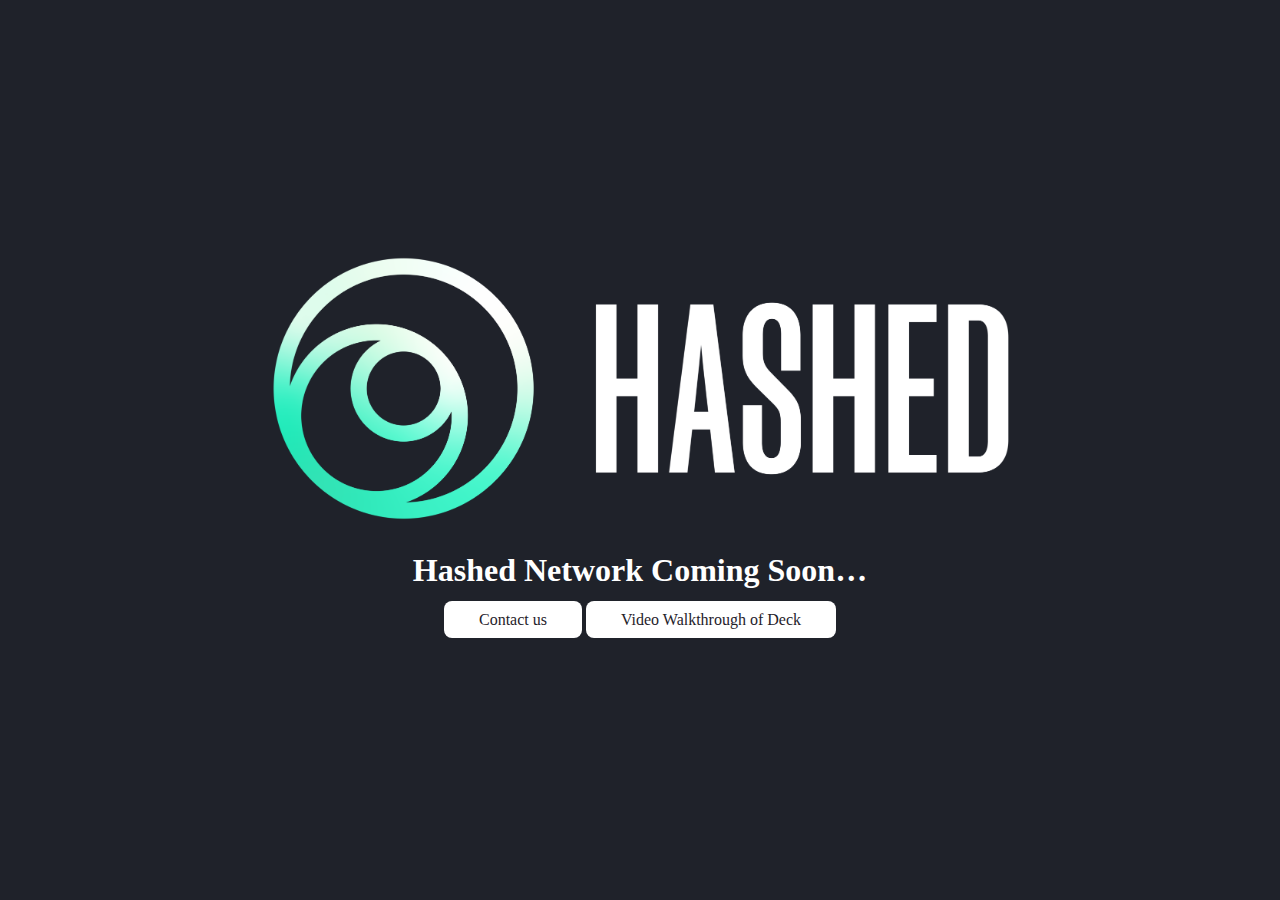
==== index.html @ e669bfe7 "deploy: 12f47d7b3c7939137a699409e26c73db66c588c0" ====
<!doctype html><html lang=en><head><meta name=generator content="Hugo 0.100.2"><head><meta charset=utf-8><meta http-equiv=x-ua-compatible content="IE=edge"><meta name=viewport content="width=device-width,initial-scale=1"><title>Hashed Network Coming Soon</title><meta name=description content="Hashed Netwok is Polkadot's hub for businesses looking to leverage web3 and digitally-native organizations."><meta property="og:type" content="website"><meta property="og:title" content="Hashed Network Coming Soon"><meta property="og:description" content="Hashed Netwok is Polkadot's hub for businesses looking to leverage web3 and digitally-native organizations."><meta property="og:url" content="https://hashed-io.github.io/hashed.network/"><meta property="og:site_name" content="Hashed Network Coming Soon"><meta property="twitter:url" content="https://hashed-io.github.io/hashed.network/"><meta name=twitter:title content="Hashed Network Coming Soon"><meta name=twitter:description content="Hashed Netwok is Polkadot's hub for businesses looking to leverage web3 and digitally-native organizations."><meta name=twitter:image content="https://hashed-io.github.io/hashed.network/logo/logo_hu214b9fc48aa305847c28e5d3df0f33fd_144159_350x0_resize_q100_box.jpg"><meta property="og:image" content="/hashed.network/logo/logo_hu214b9fc48aa305847c28e5d3df0f33fd_144159_350x0_resize_q100_box.jpg | absURL }}"><meta property="og:image:width" content="350"><meta property="og:image:height" content="142"><meta name=twitter:card content="summary_large_image"><link rel=apple-touch-icon sizes=180x180 href=https://hashed-io.github.io/hashed.network/apple-touch-icon.png><link rel=icon type=image/png sizes=32x32 href=https://hashed-io.github.io/hashed.network/favicon-32x32.png><link rel=icon type=image/png sizes=16x16 href=https://hashed-io.github.io/hashed.network/favicon-16x16.png><link rel=manifest href=https://hashed-io.github.io/hashed.network/site.webmanifest><link rel=stylesheet href=https://hashed-io.github.io/hashed.network/css/styles.min.css crossorigin=anonymous></head></head><body style=background-color:#1f222a;color:#fff><div><div class=content><div style=text-align:center;margin-top:250px><img src=./logo-gradient-white.png alt=logo width=750px><h1 id=hashed-network-coming-soon>Hashed Network Coming Soon&mldr;</h1><a href=mailto:max@hashed.io style="background-color:#fff;padding:10px 35px;text-decoration:none;color:#1f222a;font-size:1rem;border-radius:8px">Contact us</a>
<a href=https://youtu.be/2vWnCj8vxXc rel="nofollow noopener noreferrer" target=_blank style="background-color:#fff;padding:10px 35px;text-decoration:none;color:#1f222a;font-size:1rem;border-radius:8px">Video Walkthrough of Deck</a></div></div></div></body></html>
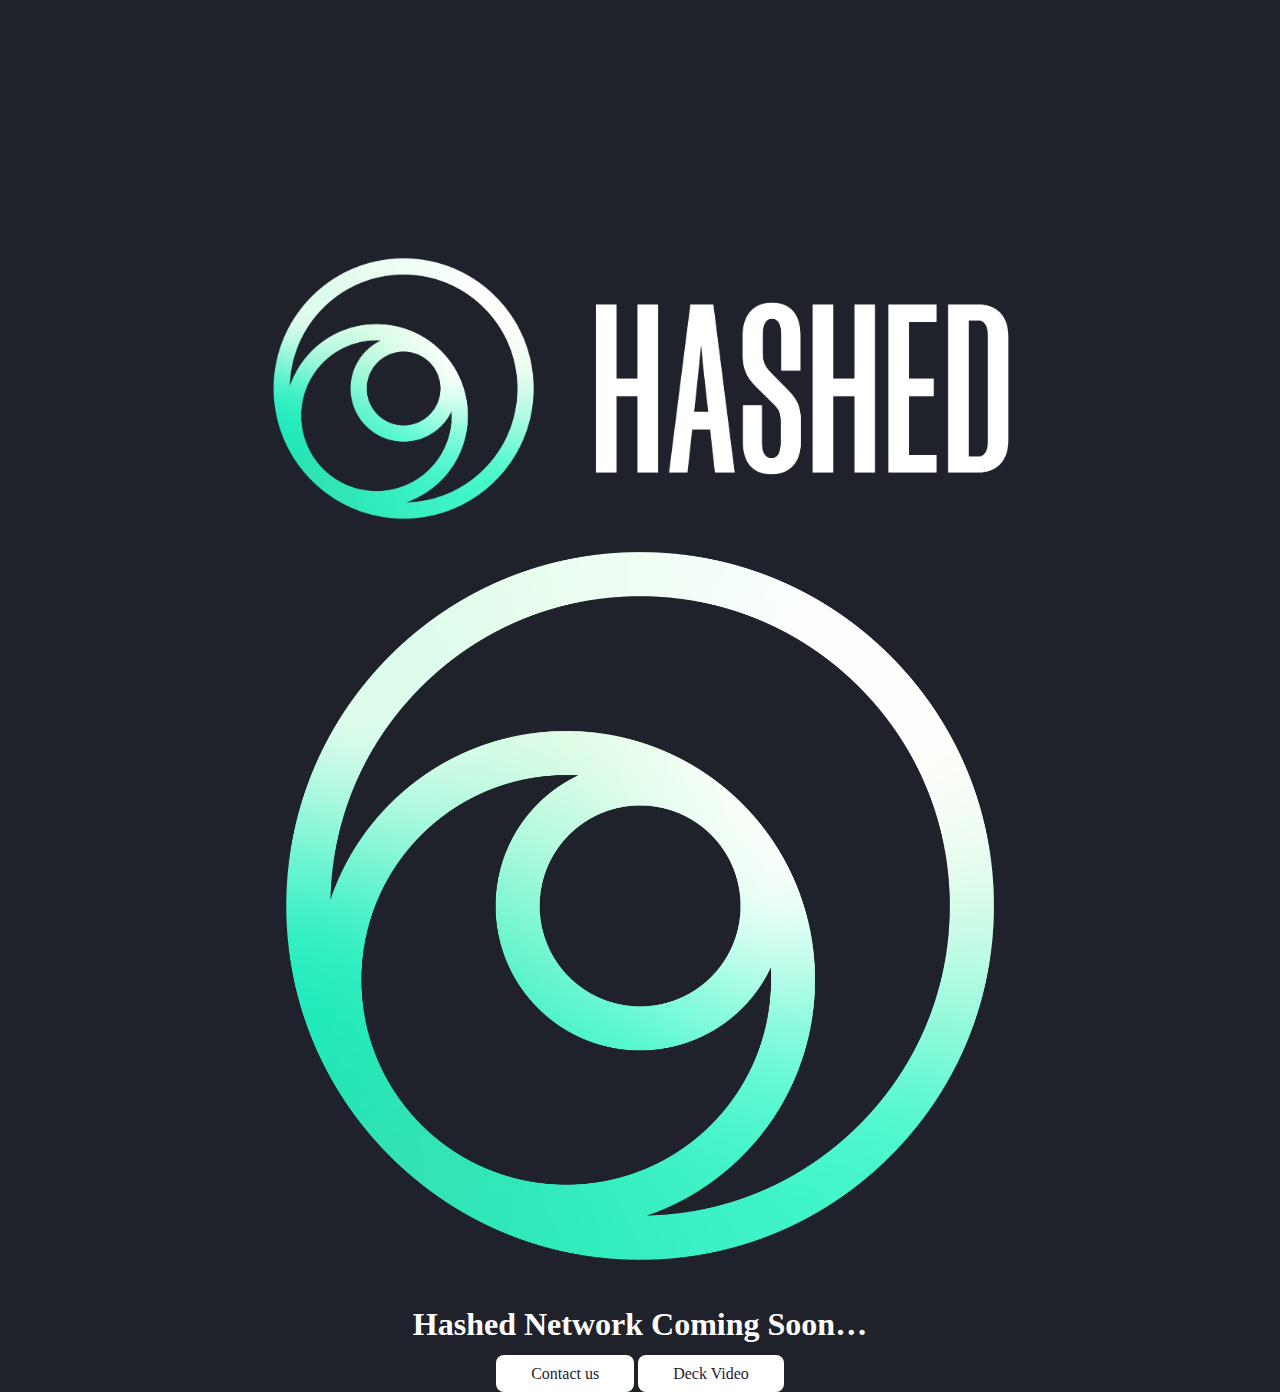
==== commit c2c22d18: "deploy: e4996d3de98410018182b63e06665e4ed6bea44c" ====
--- a/index.html
+++ b/index.html
@@ -1,2 +1,4 @@
-<!doctype html><html lang=en><head><meta name=generator content="Hugo 0.100.2"><head><meta charset=utf-8><meta http-equiv=x-ua-compatible content="IE=edge"><meta name=viewport content="width=device-width,initial-scale=1"><title>Hashed Network Coming Soon</title><meta name=description content="Hashed Netwok is Polkadot's hub for businesses looking to leverage web3 and digitally-native organizations."><meta property="og:type" content="website"><meta property="og:title" content="Hashed Network Coming Soon"><meta property="og:description" content="Hashed Netwok is Polkadot's hub for businesses looking to leverage web3 and digitally-native organizations."><meta property="og:url" content="https://hashed-io.github.io/hashed.network/"><meta property="og:site_name" content="Hashed Network Coming Soon"><meta property="twitter:url" content="https://hashed-io.github.io/hashed.network/"><meta name=twitter:title content="Hashed Network Coming Soon"><meta name=twitter:description content="Hashed Netwok is Polkadot's hub for businesses looking to leverage web3 and digitally-native organizations."><meta name=twitter:image content="https://hashed-io.github.io/hashed.network/logo/logo_hu214b9fc48aa305847c28e5d3df0f33fd_144159_350x0_resize_q100_box.jpg"><meta property="og:image" content="/hashed.network/logo/logo_hu214b9fc48aa305847c28e5d3df0f33fd_144159_350x0_resize_q100_box.jpg | absURL }}"><meta property="og:image:width" content="350"><meta property="og:image:height" content="142"><meta name=twitter:card content="summary_large_image"><link rel=apple-touch-icon sizes=180x180 href=https://hashed-io.github.io/hashed.network/apple-touch-icon.png><link rel=icon type=image/png sizes=32x32 href=https://hashed-io.github.io/hashed.network/favicon-32x32.png><link rel=icon type=image/png sizes=16x16 href=https://hashed-io.github.io/hashed.network/favicon-16x16.png><link rel=manifest href=https://hashed-io.github.io/hashed.network/site.webmanifest><link rel=stylesheet href=https://hashed-io.github.io/hashed.network/css/styles.min.css crossorigin=anonymous></head></head><body style=background-color:#1f222a;color:#fff><div><div class=content><div style=text-align:center;margin-top:250px><img src=./logo-gradient-white.png alt=logo width=750px><h1 id=hashed-network-coming-soon>Hashed Network Coming Soon&mldr;</h1><a href=mailto:max@hashed.io style="background-color:#fff;padding:10px 35px;text-decoration:none;color:#1f222a;font-size:1rem;border-radius:8px">Contact us</a>
-<a href=https://youtu.be/2vWnCj8vxXc rel="nofollow noopener noreferrer" target=_blank style="background-color:#fff;padding:10px 35px;text-decoration:none;color:#1f222a;font-size:1rem;border-radius:8px">Video Walkthrough of Deck</a></div></div></div></body></html>+<!doctype html><html lang=en><head><meta name=generator content="Hugo 0.100.2"><head><meta charset=utf-8><meta http-equiv=x-ua-compatible content="IE=edge"><meta name=viewport content="width=device-width,initial-scale=1"><title>Hashed Network Coming Soon</title><meta name=description content="Hashed Netwok is Polkadot's hub for businesses looking to leverage web3 and digitally-native organizations."><meta property="og:type" content="website"><meta property="og:title" content="Hashed Network Coming Soon"><meta property="og:description" content="Hashed Netwok is Polkadot's hub for businesses looking to leverage web3 and digitally-native organizations."><meta property="og:url" content="https://hashed-io.github.io/hashed.network/"><meta property="og:site_name" content="Hashed Network Coming Soon"><meta property="twitter:url" content="https://hashed-io.github.io/hashed.network/"><meta name=twitter:title content="Hashed Network Coming Soon"><meta name=twitter:description content="Hashed Netwok is Polkadot's hub for businesses looking to leverage web3 and digitally-native organizations."><meta name=twitter:image content="https://hashed-io.github.io/hashed.network/logo/logo_hu8edccdad4f6dfc2768d867de251b5188_77474_350x0_resize_q100_box_3.png"><meta property="og:image" content="/hashed.network/logo/logo_hu8edccdad4f6dfc2768d867de251b5188_77474_350x0_resize_q100_box_3.png | absURL }}"><meta property="og:image:width" content="350"><meta property="og:image:height" content="142"><meta name=twitter:card content="summary_large_image"><link rel=apple-touch-icon sizes=180x180 href=https://hashed-io.github.io/hashed.network/apple-touch-icon.png><link rel=icon type=image/png sizes=32x32 href=https://hashed-io.github.io/hashed.network/favicon-32x32.png><link rel=icon type=image/png sizes=16x16 href=https://hashed-io.github.io/hashed.network/favicon-16x16.png><link rel=manifest href=https://hashed-io.github.io/hashed.network/site.webmanifest><script async src="https://www.googletagmanager.com/gtag/js?id=G-NBTGPNHNNP"></script>
+<script>var doNotTrack=!1;if(!doNotTrack){window.dataLayer=window.dataLayer||[];function gtag(){dataLayer.push(arguments)}gtag('js',new Date),gtag('config','G-NBTGPNHNNP',{anonymize_ip:!1})}</script><link rel=stylesheet href=https://hashed-io.github.io/hashed.network/css/styles.min.css crossorigin=anonymous></head></head><body style=background-color:#1f222a;color:#fff><div><div class=content><div class=wrapper style=text-align:center;margin-top:250px><img class=logo-img src=./logo-gradient-white.png alt=logo width=750px>
+<img class=gradient-img src=./icons/gradient.png alt=logo width=750px><h1 id=hashed-network-coming-soon>Hashed Network Coming Soon&mldr;</h1><div class=actions><a href=mailto:hello@hashed.io style="background-color:#fff;padding:10px 35px;text-decoration:none;color:#1f222a;font-size:1rem;border-radius:8px">Contact us</a>
+<a href=https://youtu.be/2vWnCj8vxXc rel="nofollow noopener noreferrer" target=_blank style="background-color:#fff;padding:10px 35px;text-decoration:none;color:#1f222a;font-size:1rem;border-radius:8px">Deck Video</a></div></div></div></div></body></html>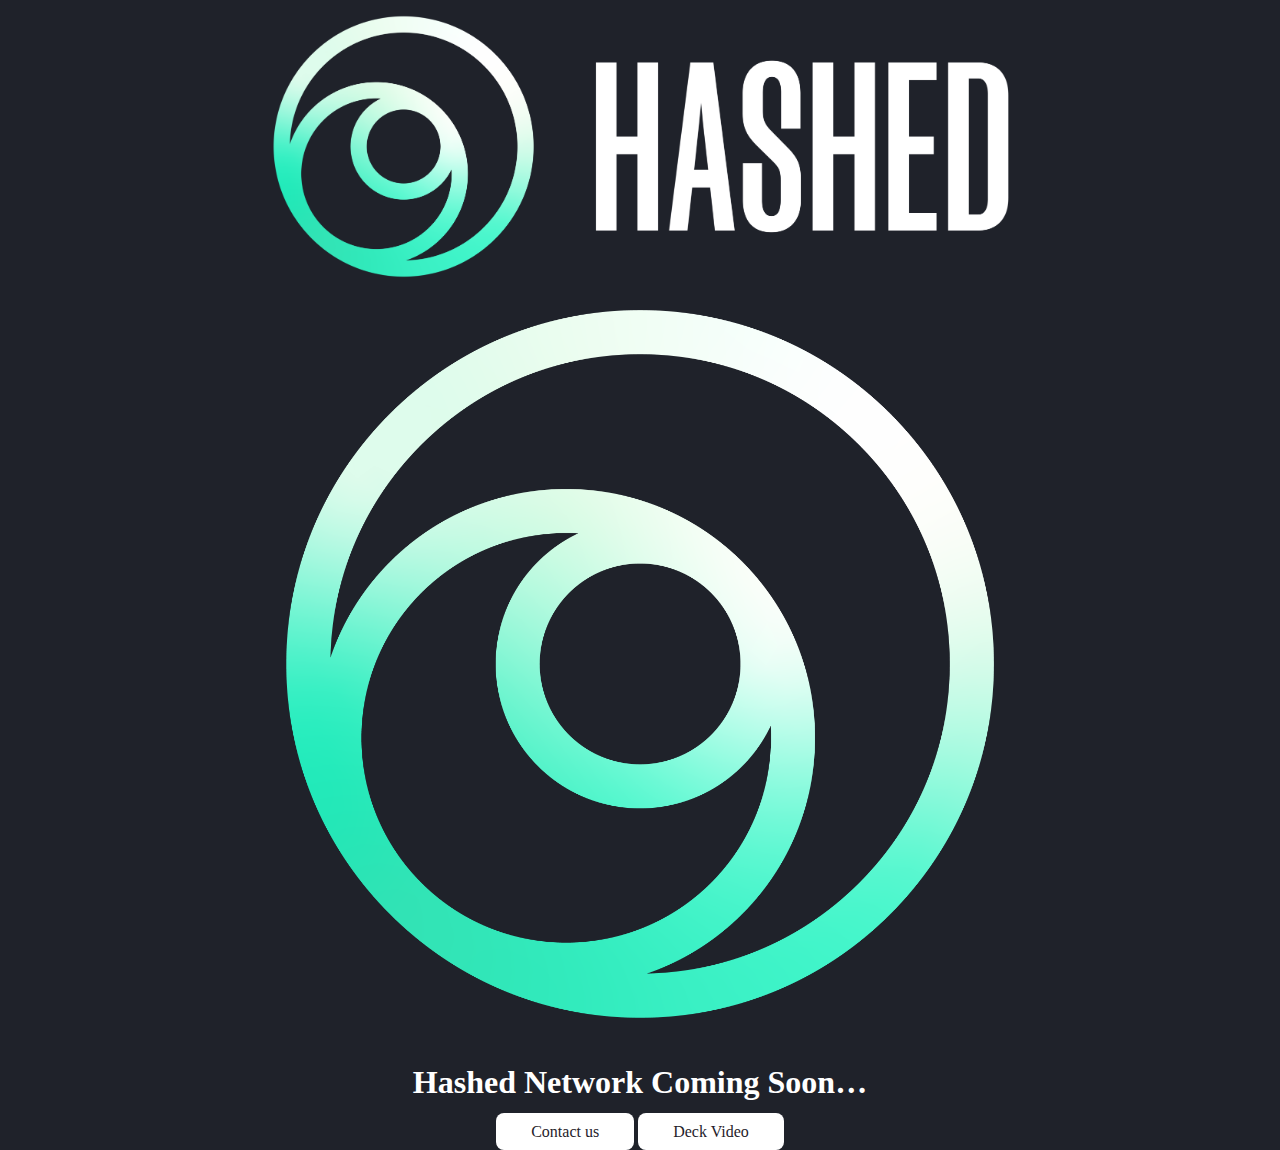
==== commit a1fb399c: "deploy: 438c690c003834668b6ca50bb9bdbfd618621e40" ====
--- a/index.html
+++ b/index.html
@@ -1,4 +1,4 @@
-<!doctype html><html lang=en><head><meta name=generator content="Hugo 0.100.2"><head><meta charset=utf-8><meta http-equiv=x-ua-compatible content="IE=edge"><meta name=viewport content="width=device-width,initial-scale=1"><title>Hashed Network Coming Soon</title><meta name=description content="Hashed Netwok is Polkadot's hub for businesses looking to leverage web3 and digitally-native organizations."><meta property="og:type" content="website"><meta property="og:title" content="Hashed Network Coming Soon"><meta property="og:description" content="Hashed Netwok is Polkadot's hub for businesses looking to leverage web3 and digitally-native organizations."><meta property="og:url" content="https://hashed-io.github.io/hashed.network/"><meta property="og:site_name" content="Hashed Network Coming Soon"><meta property="twitter:url" content="https://hashed-io.github.io/hashed.network/"><meta name=twitter:title content="Hashed Network Coming Soon"><meta name=twitter:description content="Hashed Netwok is Polkadot's hub for businesses looking to leverage web3 and digitally-native organizations."><meta name=twitter:image content="https://hashed-io.github.io/hashed.network/logo/logo_hu8edccdad4f6dfc2768d867de251b5188_77474_350x0_resize_q100_box_3.png"><meta property="og:image" content="/hashed.network/logo/logo_hu8edccdad4f6dfc2768d867de251b5188_77474_350x0_resize_q100_box_3.png | absURL }}"><meta property="og:image:width" content="350"><meta property="og:image:height" content="142"><meta name=twitter:card content="summary_large_image"><link rel=apple-touch-icon sizes=180x180 href=https://hashed-io.github.io/hashed.network/apple-touch-icon.png><link rel=icon type=image/png sizes=32x32 href=https://hashed-io.github.io/hashed.network/favicon-32x32.png><link rel=icon type=image/png sizes=16x16 href=https://hashed-io.github.io/hashed.network/favicon-16x16.png><link rel=manifest href=https://hashed-io.github.io/hashed.network/site.webmanifest><script async src="https://www.googletagmanager.com/gtag/js?id=G-NBTGPNHNNP"></script>
-<script>var doNotTrack=!1;if(!doNotTrack){window.dataLayer=window.dataLayer||[];function gtag(){dataLayer.push(arguments)}gtag('js',new Date),gtag('config','G-NBTGPNHNNP',{anonymize_ip:!1})}</script><link rel=stylesheet href=https://hashed-io.github.io/hashed.network/css/styles.min.css crossorigin=anonymous></head></head><body style=background-color:#1f222a;color:#fff><div><div class=content><div class=wrapper style=text-align:center;margin-top:250px><img class=logo-img src=./logo-gradient-white.png alt=logo width=750px>
+<!doctype html><html lang=en><head><meta name=generator content="Hugo 0.101.0"><head><meta charset=utf-8><meta http-equiv=x-ua-compatible content="IE=edge"><meta name=viewport content="width=device-width,initial-scale=1"><title>Hashed Network Coming Soon</title><meta name=description content="Hashed Netwok is Polkadot's hub for businesses looking to leverage web3 and digitally-native organizations."><meta property="og:type" content="website"><meta property="og:title" content="Hashed Network Coming Soon"><meta property="og:description" content="Hashed Netwok is Polkadot's hub for businesses looking to leverage web3 and digitally-native organizations."><meta property="og:url" content="https://hashed-io.github.io/hashed.network/"><meta property="og:site_name" content="Hashed Network Coming Soon"><meta property="twitter:url" content="https://hashed-io.github.io/hashed.network/"><meta name=twitter:title content="Hashed Network Coming Soon"><meta name=twitter:description content="Hashed Netwok is Polkadot's hub for businesses looking to leverage web3 and digitally-native organizations."><meta name=twitter:image content="https://hashed-io.github.io/hashed.network/logo/logo_hu8edccdad4f6dfc2768d867de251b5188_77474_350x0_resize_q100_box_3.png"><meta property="og:image" content="/hashed.network/logo/logo_hu8edccdad4f6dfc2768d867de251b5188_77474_350x0_resize_q100_box_3.png | absURL }}"><meta property="og:image:width" content="350"><meta property="og:image:height" content="142"><meta name=twitter:card content="summary_large_image"><link rel=apple-touch-icon sizes=180x180 href=https://hashed-io.github.io/hashed.network/apple-touch-icon.png><link rel=icon type=image/png sizes=32x32 href=https://hashed-io.github.io/hashed.network/favicon-32x32.png><link rel=icon type=image/png sizes=16x16 href=https://hashed-io.github.io/hashed.network/favicon-16x16.png><link rel=manifest href=https://hashed-io.github.io/hashed.network/site.webmanifest><script async src="https://www.googletagmanager.com/gtag/js?id=G-NBTGPNHNNP"></script>
+<script>var doNotTrack=!1;if(!doNotTrack){window.dataLayer=window.dataLayer||[];function gtag(){dataLayer.push(arguments)}gtag("js",new Date),gtag("config","G-NBTGPNHNNP",{anonymize_ip:!1})}</script><link rel=stylesheet href=https://hashed-io.github.io/hashed.network/css/styles.min.css crossorigin=anonymous></head></head><body style=background-color:#1f222a;color:#fff><div><div class=content><div class=wrapper style=text-align:center><img class=logo-img src=./logo-gradient-white.png alt=logo width=750px>
 <img class=gradient-img src=./icons/gradient.png alt=logo width=750px><h1 id=hashed-network-coming-soon>Hashed Network Coming Soon&mldr;</h1><div class=actions><a href=mailto:hello@hashed.io style="background-color:#fff;padding:10px 35px;text-decoration:none;color:#1f222a;font-size:1rem;border-radius:8px">Contact us</a>
 <a href=https://youtu.be/2vWnCj8vxXc rel="nofollow noopener noreferrer" target=_blank style="background-color:#fff;padding:10px 35px;text-decoration:none;color:#1f222a;font-size:1rem;border-radius:8px">Deck Video</a></div></div></div></div></body></html>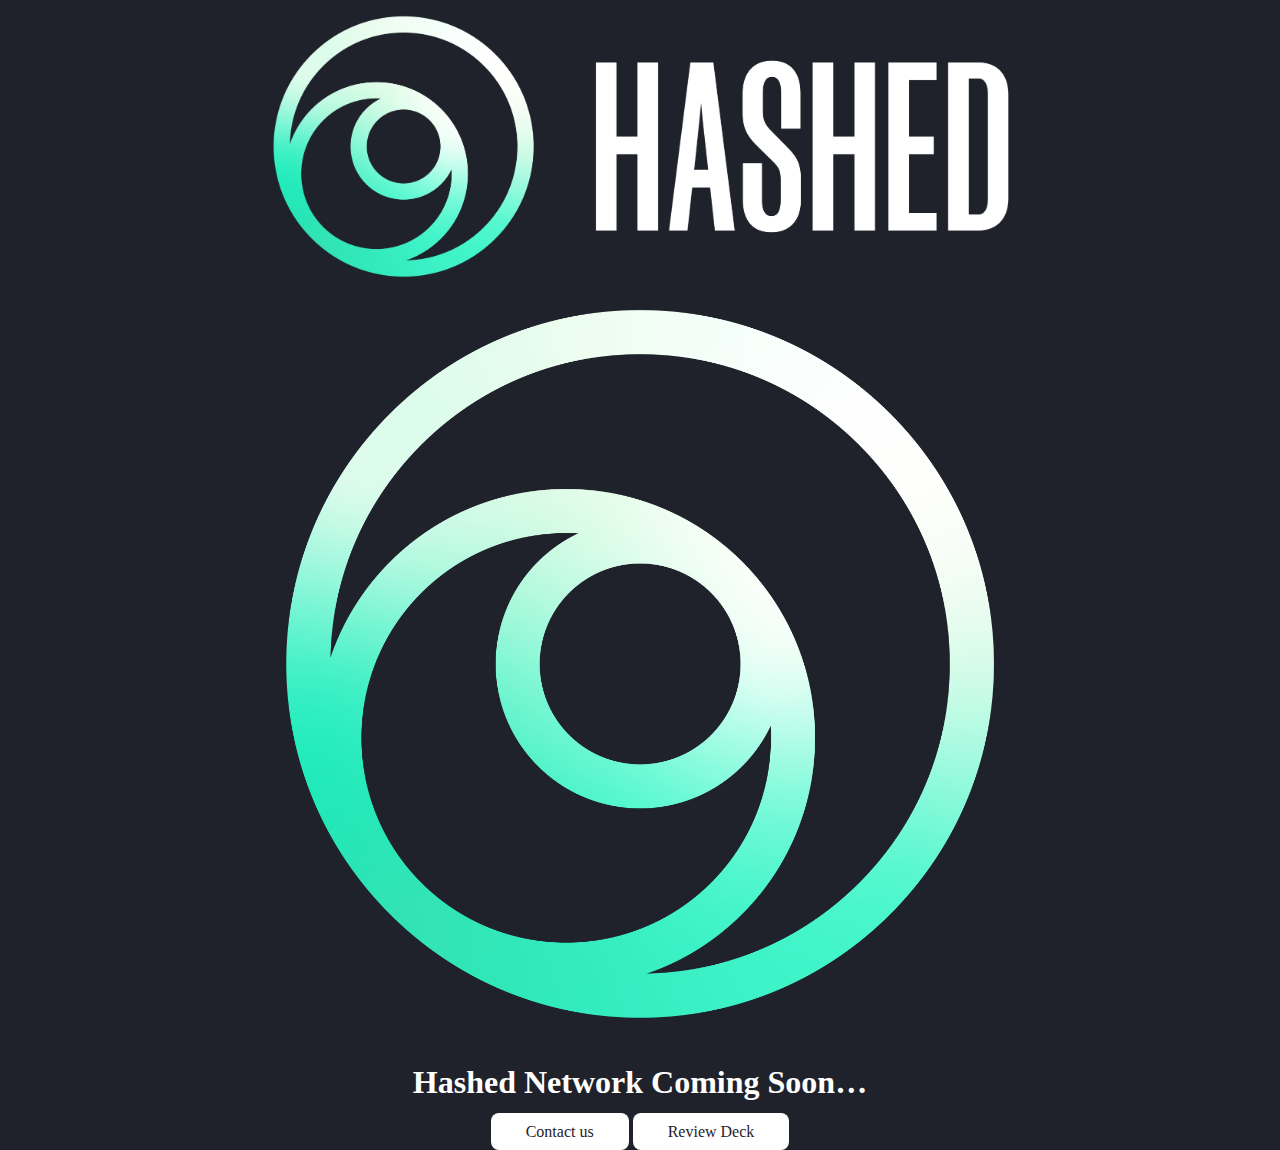
==== commit bbecf6e9: "deploy: 652091118b1c9e23f13e3ba3f38645f68e3f90a6" ====
--- a/index.html
+++ b/index.html
@@ -1,4 +1,4 @@
-<!doctype html><html lang=en><head><meta name=generator content="Hugo 0.101.0"><head><meta charset=utf-8><meta http-equiv=x-ua-compatible content="IE=edge"><meta name=viewport content="width=device-width,initial-scale=1"><title>Hashed Network Coming Soon</title><meta name=description content="Hashed Netwok is Polkadot's hub for businesses looking to leverage web3 and digitally-native organizations."><meta property="og:type" content="website"><meta property="og:title" content="Hashed Network Coming Soon"><meta property="og:description" content="Hashed Netwok is Polkadot's hub for businesses looking to leverage web3 and digitally-native organizations."><meta property="og:url" content="https://hashed-io.github.io/hashed.network/"><meta property="og:site_name" content="Hashed Network Coming Soon"><meta property="twitter:url" content="https://hashed-io.github.io/hashed.network/"><meta name=twitter:title content="Hashed Network Coming Soon"><meta name=twitter:description content="Hashed Netwok is Polkadot's hub for businesses looking to leverage web3 and digitally-native organizations."><meta name=twitter:image content="https://hashed-io.github.io/hashed.network/logo/logo_hu8edccdad4f6dfc2768d867de251b5188_77474_350x0_resize_q100_box_3.png"><meta property="og:image" content="/hashed.network/logo/logo_hu8edccdad4f6dfc2768d867de251b5188_77474_350x0_resize_q100_box_3.png | absURL }}"><meta property="og:image:width" content="350"><meta property="og:image:height" content="142"><meta name=twitter:card content="summary_large_image"><link rel=apple-touch-icon sizes=180x180 href=https://hashed-io.github.io/hashed.network/apple-touch-icon.png><link rel=icon type=image/png sizes=32x32 href=https://hashed-io.github.io/hashed.network/favicon-32x32.png><link rel=icon type=image/png sizes=16x16 href=https://hashed-io.github.io/hashed.network/favicon-16x16.png><link rel=manifest href=https://hashed-io.github.io/hashed.network/site.webmanifest><script async src="https://www.googletagmanager.com/gtag/js?id=G-NBTGPNHNNP"></script>
-<script>var doNotTrack=!1;if(!doNotTrack){window.dataLayer=window.dataLayer||[];function gtag(){dataLayer.push(arguments)}gtag("js",new Date),gtag("config","G-NBTGPNHNNP",{anonymize_ip:!1})}</script><link rel=stylesheet href=https://hashed-io.github.io/hashed.network/css/styles.min.css crossorigin=anonymous></head></head><body style=background-color:#1f222a;color:#fff><div><div class=content><div class=wrapper style=text-align:center><img class=logo-img src=./logo-gradient-white.png alt=logo width=750px>
+<!doctype html><html lang=en><head><meta name=generator content="Hugo 0.101.0"><head><meta charset=utf-8><meta http-equiv=x-ua-compatible content="IE=edge"><meta name=viewport content="width=device-width,initial-scale=1"><title>Hashed Network Coming Soon</title><meta name=description content="Hashed Netwok is Polkadot's hub for businesses looking to leverage web3 and digitally-native organizations."><meta property="og:type" content="website"><meta property="og:title" content="Hashed Network Coming Soon"><meta property="og:description" content="Hashed Netwok is Polkadot's hub for businesses looking to leverage web3 and digitally-native organizations."><meta property="og:url" content="http://hashed.network/"><meta property="og:site_name" content="Hashed Network Coming Soon"><meta property="twitter:url" content="http://hashed.network/"><meta name=twitter:title content="Hashed Network Coming Soon"><meta name=twitter:description content="Hashed Netwok is Polkadot's hub for businesses looking to leverage web3 and digitally-native organizations."><meta name=twitter:image content="http://hashed.network/logo/logo_hu8edccdad4f6dfc2768d867de251b5188_77474_350x0_resize_q100_box_3.png"><meta property="og:image" content="/logo/logo_hu8edccdad4f6dfc2768d867de251b5188_77474_350x0_resize_q100_box_3.png | absURL }}"><meta property="og:image:width" content="350"><meta property="og:image:height" content="142"><meta name=twitter:card content="summary_large_image"><link rel=apple-touch-icon sizes=180x180 href=http://hashed.network/apple-touch-icon.png><link rel=icon type=image/png sizes=32x32 href=http://hashed.network/favicon-32x32.png><link rel=icon type=image/png sizes=16x16 href=http://hashed.network/favicon-16x16.png><link rel=manifest href=http://hashed.network/site.webmanifest><script async src="https://www.googletagmanager.com/gtag/js?id=G-NBTGPNHNNP"></script>
+<script>var doNotTrack=!1;if(!doNotTrack){window.dataLayer=window.dataLayer||[];function gtag(){dataLayer.push(arguments)}gtag("js",new Date),gtag("config","G-NBTGPNHNNP",{anonymize_ip:!1})}</script><link rel=stylesheet href=http://hashed.network/css/styles.min.css crossorigin=anonymous></head></head><body style=background-color:#1f222a;color:#fff><div><div class=content><div class=wrapper style=text-align:center><img class=logo-img src=./logo-gradient-white.png alt=logo width=750px>
 <img class=gradient-img src=./icons/gradient.png alt=logo width=750px><h1 id=hashed-network-coming-soon>Hashed Network Coming Soon&mldr;</h1><div class=actions><a href=mailto:hello@hashed.io style="background-color:#fff;padding:10px 35px;text-decoration:none;color:#1f222a;font-size:1rem;border-radius:8px">Contact us</a>
-<a href=https://youtu.be/2vWnCj8vxXc rel="nofollow noopener noreferrer" target=_blank style="background-color:#fff;padding:10px 35px;text-decoration:none;color:#1f222a;font-size:1rem;border-radius:8px">Deck Video</a></div></div></div></div></body></html>+<a href="https://docs.google.com/presentation/d/1pMoW-yWpkCF4G-Vl2n4yJLqoE4DNMGrNrvhUn5noee0/edit?usp=sharing" rel="nofollow noopener noreferrer" target=_blank style="background-color:#fff;padding:10px 35px;text-decoration:none;color:#1f222a;font-size:1rem;border-radius:8px">Review Deck</a></div></div></div></div></body></html>